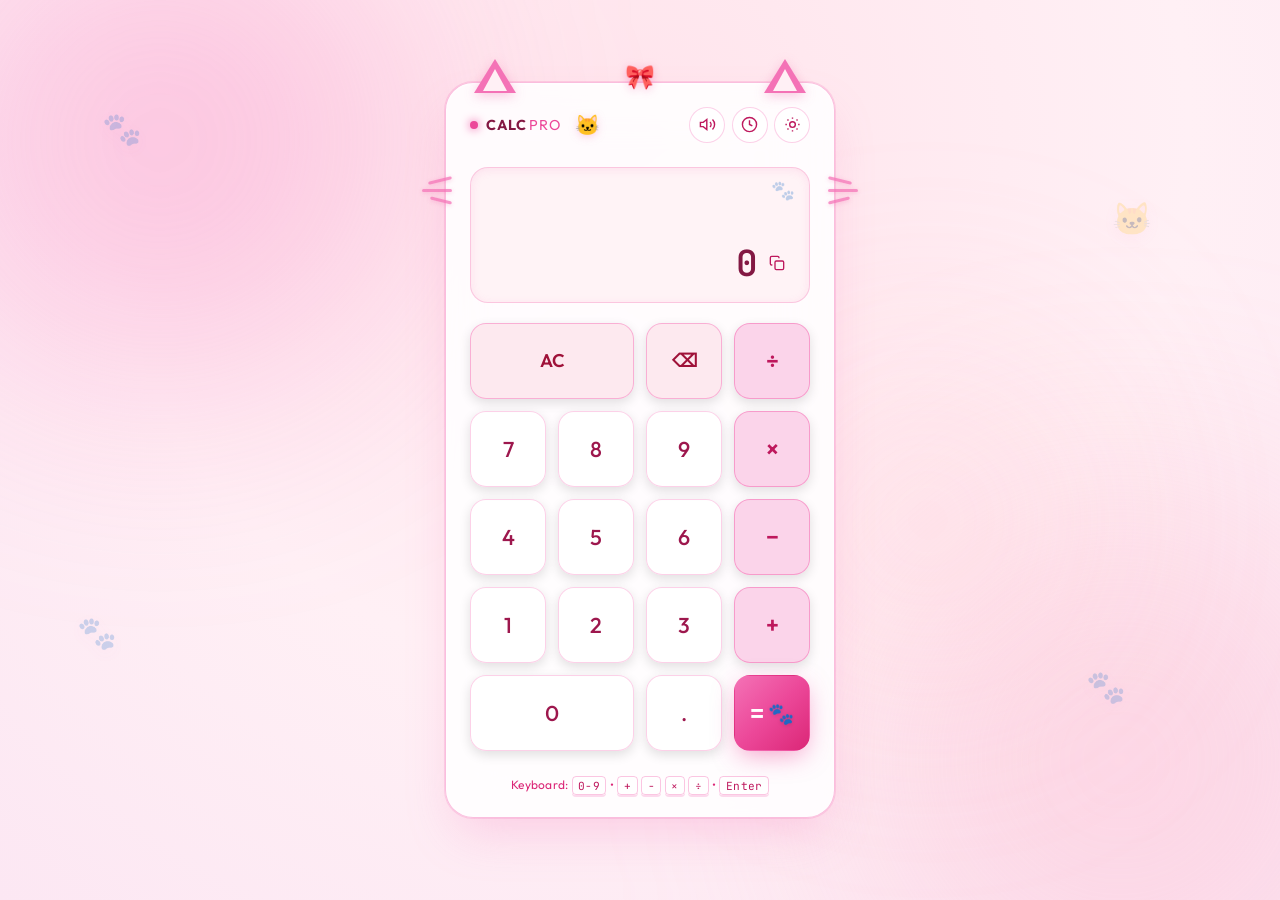
==== index.html @ 7efa51b1 "Add calculator" ====
<!DOCTYPE html>
<html lang="en" data-theme="kitten">
<head>
  <meta charset="UTF-8">
  <meta name="viewport" content="width=device-width, initial-scale=1.0">
  <meta name="description" content="A modern, aesthetic scientific-basic calculator featuring real-time evaluation, glassmorphism UI, keyboard support, audio feedback, history log, and multiple color themes.">
  <title>Aesthetic Glassmorphism Calculator</title>
  
  <!-- Modern Google Fonts: Outfit & JetBrains Mono -->
  <link rel="preconnect" href="https://fonts.googleapis.com">
  <link rel="preconnect" href="https://fonts.gstatic.com" crossorigin>
  <link href="https://fonts.googleapis.com/css2?family=JetBrains+Mono:wght@400;500;600&family=Outfit:wght@300;400;500;600;700&display=swap" rel="stylesheet">
  
  <link rel="stylesheet" href="style.css">
</head>
<body>
  <!-- Ambient background lighting effects -->
  <div class="ambient-glow glow-1"></div>
  <div class="ambient-glow glow-2"></div>
  <div class="ambient-glow glow-3"></div>

  <!-- Cute Kitten Floating Paws Background (visible when kitten theme active) -->
  <div class="kitten-floating-paws" aria-hidden="true">
    <div class="floating-paw paw-1">🐾</div>
    <div class="floating-paw paw-2">🐾</div>
    <div class="floating-paw paw-3">🐱</div>
    <div class="floating-paw paw-4">🐾</div>
  </div>

  <!-- Main Calculator Card -->
  <main class="calculator-card" role="region" aria-label="Calculator">

    <!-- Cute Kitten Ears Decoration -->
    <div class="kitten-ears-wrapper" aria-hidden="true">
      <div class="kitten-ear ear-left">
        <div class="ear-outer"></div>
        <div class="ear-inner"></div>
      </div>
      <div class="kitten-head-band">
        <span class="kitten-bow">🎀</span>
      </div>
      <div class="kitten-ear ear-right">
        <div class="ear-outer"></div>
        <div class="ear-inner"></div>
      </div>
    </div>

    <!-- Cute Kitten Whiskers Decoration -->
    <div class="kitten-whiskers kitten-whiskers-left" aria-hidden="true">
      <span class="whisker w-top"></span>
      <span class="whisker w-mid"></span>
      <span class="whisker w-bot"></span>
    </div>
    <div class="kitten-whiskers kitten-whiskers-right" aria-hidden="true">
      <span class="whisker w-top"></span>
      <span class="whisker w-mid"></span>
      <span class="whisker w-bot"></span>
    </div>
    
    <!-- Top Utility Bar -->
    <header class="calc-header">
      <div class="brand-title">
        <span class="brand-dot"></span>
        <span class="brand-name">CALC<span class="brand-accent">PRO</span></span>
        <span class="kitten-mascot-badge" id="kittenMascot" title="Click me! Meow~" aria-label="Cute kitten mascot">🐱</span>
      </div>

      <div class="header-actions">
        <!-- Audio Feedback Toggle -->
        <button id="soundToggle" class="icon-btn" title="Toggle audio feedback" aria-label="Toggle sound">
          <svg class="icon sound-on" viewBox="0 0 24 24" fill="none" stroke="currentColor" stroke-width="2">
            <polygon points="11 5 6 9 2 9 2 15 6 15 11 19 11 5"></polygon>
            <path d="M19.07 4.93a10 10 0 0 1 0 14.14M15.54 8.46a5 5 0 0 1 0 7.07"></path>
          </svg>
          <svg class="icon sound-off hidden" viewBox="0 0 24 24" fill="none" stroke="currentColor" stroke-width="2">
            <polygon points="11 5 6 9 2 9 2 15 6 15 11 19 11 5"></polygon>
            <line x1="23" y1="9" x2="17" y2="15"></line>
            <line x1="17" y1="9" x2="23" y2="15"></line>
          </svg>
        </button>

        <!-- History Drawer Toggle -->
        <button id="historyToggle" class="icon-btn" title="Calculation history" aria-label="Toggle history panel">
          <svg class="icon" viewBox="0 0 24 24" fill="none" stroke="currentColor" stroke-width="2">
            <circle cx="12" cy="12" r="10"></circle>
            <polyline points="12 6 12 12 16 14"></polyline>
          </svg>
        </button>

        <!-- Theme Picker Dropdown -->
        <div class="theme-dropdown-wrapper">
          <button id="themeDropdownBtn" class="icon-btn" title="Change Theme" aria-label="Select color theme">
            <svg class="icon" viewBox="0 0 24 24" fill="none" stroke="currentColor" stroke-width="2">
              <circle cx="12" cy="12" r="4"></circle>
              <path d="M12 2v2m0 16v2M4.93 4.93l1.41 1.41m11.32 11.32l1.41 1.41M2 12h2m16 0h2M6.34 17.66l-1.41 1.41M19.07 4.93l-1.41 1.41"></path>
            </svg>
          </button>
          <div id="themeMenu" class="theme-menu hidden" role="menu">
            <button class="theme-option" data-theme="neon" role="menuitem">
              <span class="color-swatch swatch-neon"></span> Cyber Neon
            </button>
            <button class="theme-option" data-theme="aurora" role="menuitem">
              <span class="color-swatch swatch-aurora"></span> Frost Aurora
            </button>
            <button class="theme-option" data-theme="obsidian" role="menuitem">
              <span class="color-swatch swatch-obsidian"></span> Royal Obsidian
            </button>
            <button class="theme-option" data-theme="nordic" role="menuitem">
              <span class="color-swatch swatch-nordic"></span> Nordic Light
            </button>
            <button class="theme-option active" data-theme="kitten" role="menuitem">
              <span class="color-swatch swatch-kitten"></span> Cute Kitten 🐾
            </button>
          </div>
        </div>
      </div>
    </header>

    <!-- Multi-tier Interactive Display Screen -->
    <section class="display-section" aria-live="polite">
      <!-- Kitten Watermark Paw in Display -->
      <span class="kitten-display-paw" aria-hidden="true">🐾</span>

      <!-- Top Line: Full Expression / Calculation path -->
      <div class="expression-wrapper">
        <div id="expressionDisplay" class="expression-display" title="Expression History"></div>
      </div>

      <!-- Live Real-Time Evaluation Preview -->
      <div class="live-preview-wrapper">
        <span class="preview-equals" id="previewEquals">=</span>
        <span id="previewDisplay" class="preview-display">0</span>
      </div>

      <!-- Bottom Line: Primary Input / Result Display -->
      <div class="main-display-wrapper">
        <input 
          type="text" 
          id="mainDisplay" 
          class="main-display" 
          value="0" 
          readonly 
          aria-label="Current input or result"
        >
        <!-- Quick copy button inside display -->
        <button id="copyBtn" class="copy-display-btn" title="Copy result to clipboard" aria-label="Copy to clipboard">
          <svg class="icon copy-icon" viewBox="0 0 24 24" fill="none" stroke="currentColor" stroke-width="2">
            <rect x="9" y="9" width="13" height="13" rx="2" ry="2"></rect>
            <path d="M5 15H4a2 2 0 0 1-2-2V4a2 2 0 0 1 2-2h9a2 2 0 0 1 2 2v1"></path>
          </svg>
        </button>
      </div>
    </section>

    <!-- Keypad Button Matrix -->
    <div class="keypad-grid" role="group" aria-label="Calculator keypad">
      
      <!-- Row 1: Clear, Backspace, Divide -->
      <button class="calc-btn btn-fn btn-wide" data-action="all-clear" data-key="Escape" id="btn-ac" aria-label="All Clear">
        <span class="main-symbol">AC</span>
      </button>
      <button class="calc-btn btn-fn" data-action="delete" data-key="Backspace" id="btn-backspace" aria-label="Backspace">
        <span class="main-symbol">⌫</span>
      </button>
      <button class="calc-btn btn-operator" data-action="operator" data-val="/" data-key="/" id="btn-divide" aria-label="Divide">
        <span class="main-symbol">÷</span>
      </button>

      <!-- Row 2: 7, 8, 9, Multiply -->
      <button class="calc-btn btn-num" data-action="number" data-val="7" data-key="7" id="btn-7">
        <span class="main-symbol">7</span>
      </button>
      <button class="calc-btn btn-num" data-action="number" data-val="8" data-key="8" id="btn-8">
        <span class="main-symbol">8</span>
      </button>
      <button class="calc-btn btn-num" data-action="number" data-val="9" data-key="9" id="btn-9">
        <span class="main-symbol">9</span>
      </button>
      <button class="calc-btn btn-operator" data-action="operator" data-val="*" data-key="*" id="btn-multiply" aria-label="Multiply">
        <span class="main-symbol">×</span>
      </button>

      <!-- Row 3: 4, 5, 6, Subtract -->
      <button class="calc-btn btn-num" data-action="number" data-val="4" data-key="4" id="btn-4">
        <span class="main-symbol">4</span>
      </button>
      <button class="calc-btn btn-num" data-action="number" data-val="5" data-key="5" id="btn-5">
        <span class="main-symbol">5</span>
      </button>
      <button class="calc-btn btn-num" data-action="number" data-val="6" data-key="6" id="btn-6">
        <span class="main-symbol">6</span>
      </button>
      <button class="calc-btn btn-operator" data-action="operator" data-val="-" data-key="-" id="btn-subtract" aria-label="Subtract">
        <span class="main-symbol">−</span>
      </button>

      <!-- Row 4: 1, 2, 3, Add -->
      <button class="calc-btn btn-num" data-action="number" data-val="1" data-key="1" id="btn-1">
        <span class="main-symbol">1</span>
      </button>
      <button class="calc-btn btn-num" data-action="number" data-val="2" data-key="2" id="btn-2">
        <span class="main-symbol">2</span>
      </button>
      <button class="calc-btn btn-num" data-action="number" data-val="3" data-key="3" id="btn-3">
        <span class="main-symbol">3</span>
      </button>
      <button class="calc-btn btn-operator" data-action="operator" data-val="+" data-key="+" id="btn-add" aria-label="Add">
        <span class="main-symbol">+</span>
      </button>

      <!-- Row 5: 0, Decimal, Equals -->
      <button class="calc-btn btn-num btn-wide" data-action="number" data-val="0" data-key="0" id="btn-0" aria-label="0">
        <span class="main-symbol">0</span>
      </button>
      <button class="calc-btn btn-num" data-action="decimal" data-val="." data-key="." id="btn-decimal" aria-label="Decimal point">
        <span class="main-symbol">.</span>
      </button>
      <button class="calc-btn btn-equals" data-action="calculate" data-key="Enter" id="btn-equals" aria-label="Calculate result">
        <span class="main-symbol">=</span>
      </button>
    </div>

    <!-- Keyboard Shortcut Hint -->
    <footer class="calc-footer">
      <span class="keyboard-hint">
        Keyboard: <kbd>0-9</kbd> &bull; <kbd>+</kbd> <kbd>−</kbd> <kbd>×</kbd> <kbd>÷</kbd> &bull; <kbd>Enter</kbd>
      </span>
    </footer>

    <!-- History Sliding Drawer Panel -->
    <aside id="historyPanel" class="history-panel hidden" aria-label="Calculation history list">
      <div class="history-header">
        <h3>History</h3>
        <div class="history-header-actions">
          <button id="clearHistoryBtn" class="text-btn danger" title="Clear all history">Clear</button>
          <button id="closeHistoryBtn" class="icon-btn-sm" aria-label="Close history">&times;</button>
        </div>
      </div>
      <div id="historyList" class="history-list">
        <div class="empty-history">No calculations yet</div>
      </div>
    </aside>

  </main>

  <!-- Interactive Toast Notification -->
  <div id="toast" class="toast hidden" role="status" aria-live="polite"></div>

  <script src="script.js"></script>
</body>
</html>
---- style.css ----
/* ==========================================================================
   AESTHETIC GLASSMORPHISM CALCULATOR DESIGN SYSTEM
   Featuring 5 Color Themes (Including Cute Kitten), Layered Shadows, Micro-interactions & Glassmorphism
   ========================================================================== */

/* --------------------------------------------------------------------------
   1. Theme Variables & Color Combos
   -------------------------------------------------------------------------- */
:root {
  /* Common Geometry & Transition Tokens */
  --radius-card: 28px;
  --radius-screen: 18px;
  --radius-btn: 16px;
  --radius-pill: 9999px;
  --transition-fast: 0.15s cubic-bezier(0.4, 0, 0.2, 1);
  --transition-smooth: 0.28s cubic-bezier(0.16, 1, 0.3, 1);
  --transition-bounce: 0.4s cubic-bezier(0.34, 1.56, 0.64, 1);
  
  --font-main: 'Outfit', -apple-system, BlinkMacSystemFont, 'Segoe UI', Roboto, sans-serif;
  --font-mono: 'JetBrains Mono', monospace;
}

/* ---------------- Theme 1: Cyber Neon (Default) ---------------- */
[data-theme="neon"] {
  --bg-page: #080c14;
  --bg-gradient: radial-gradient(circle at 20% 15%, #181335 0%, #080c14 70%);
  --glow-1: rgba(139, 92, 246, 0.25);
  --glow-2: rgba(6, 182, 212, 0.2);
  --glow-3: rgba(236, 72, 153, 0.15);

  --card-bg: rgba(15, 20, 32, 0.72);
  --card-border: rgba(255, 255, 255, 0.08);
  --card-shadow: 
    0 24px 50px -12px rgba(0, 0, 0, 0.7),
    0 0 0 1px rgba(255, 255, 255, 0.06),
    inset 0 1px 1px 0 rgba(255, 255, 255, 0.15);

  --screen-bg: rgba(8, 11, 18, 0.85);
  --screen-border: rgba(255, 255, 255, 0.05);
  --screen-shadow: inset 0 2px 8px rgba(0, 0, 0, 0.5);

  --text-main: #f8fafc;
  --text-muted: #94a3b8;
  --text-dim: #64748b;
  --brand-accent: #06b6d4;

  --btn-num-bg: rgba(255, 255, 255, 0.045);
  --btn-num-hover: rgba(255, 255, 255, 0.09);
  --btn-num-border: rgba(255, 255, 255, 0.06);
  --btn-num-border-hover: rgba(6, 182, 212, 0.75);
  --btn-num-glow-hover: 0 0 14px rgba(6, 182, 212, 0.45), 0 4px 12px rgba(0, 0, 0, 0.3);
  --btn-num-text: #f1f5f9;

  --btn-fn-bg: rgba(148, 163, 184, 0.1);
  --btn-fn-hover: rgba(148, 163, 184, 0.18);
  --btn-fn-border: rgba(148, 163, 184, 0.12);
  --btn-fn-border-hover: rgba(203, 213, 225, 0.85);
  --btn-fn-glow-hover: 0 0 14px rgba(203, 213, 225, 0.4);
  --btn-fn-text: #cbd5e1;

  --btn-op-bg: rgba(139, 92, 246, 0.18);
  --btn-op-hover: rgba(139, 92, 246, 0.32);
  --btn-op-border: rgba(167, 139, 250, 0.3);
  --btn-op-border-hover: rgba(196, 181, 253, 0.95);
  --btn-op-glow-hover: 0 0 18px rgba(167, 139, 250, 0.65), 0 4px 12px rgba(0, 0, 0, 0.3);
  --btn-op-text: #c4b5fd;

  --btn-eq-bg: linear-gradient(135deg, #06b6d4 0%, #6366f1 100%);
  --btn-eq-hover: linear-gradient(135deg, #22d3ee 0%, #818cf8 100%);
  --btn-eq-border-hover: #e0f2fe;
  --btn-eq-text: #ffffff;
  --btn-eq-glow: 0 8px 24px -4px rgba(6, 182, 212, 0.5);
  --btn-eq-glow-hover: 0 0 24px rgba(6, 182, 212, 0.85), 0 8px 24px -4px rgba(6, 182, 212, 0.6);
  
  --history-bg: rgba(13, 17, 28, 0.94);
}

/* ---------------- Theme 2: Frost Aurora ---------------- */
[data-theme="aurora"] {
  --bg-page: #041316;
  --bg-gradient: radial-gradient(circle at 80% 20%, #06342d 0%, #041316 75%);
  --glow-1: rgba(16, 185, 129, 0.25);
  --glow-2: rgba(20, 184, 166, 0.22);
  --glow-3: rgba(56, 189, 248, 0.15);

  --card-bg: rgba(7, 26, 29, 0.72);
  --card-border: rgba(45, 212, 191, 0.12);
  --card-shadow: 
    0 24px 50px -12px rgba(0, 0, 0, 0.75),
    0 0 0 1px rgba(45, 212, 191, 0.1),
    inset 0 1px 1px 0 rgba(255, 255, 255, 0.15);

  --screen-bg: rgba(3, 17, 20, 0.88);
  --screen-border: rgba(45, 212, 191, 0.08);
  --screen-shadow: inset 0 2px 8px rgba(0, 0, 0, 0.6);

  --text-main: #f0fdfa;
  --text-muted: #99f6e4;
  --text-dim: #5eead4;
  --brand-accent: #14b8a6;

  --btn-num-bg: rgba(255, 255, 255, 0.04);
  --btn-num-hover: rgba(255, 255, 255, 0.08);
  --btn-num-border: rgba(45, 212, 191, 0.08);
  --btn-num-border-hover: rgba(94, 234, 212, 0.8);
  --btn-num-glow-hover: 0 0 14px rgba(94, 234, 212, 0.45), 0 4px 12px rgba(0, 0, 0, 0.3);
  --btn-num-text: #f0fdf4;

  --btn-fn-bg: rgba(94, 234, 212, 0.1);
  --btn-fn-hover: rgba(94, 234, 212, 0.18);
  --btn-fn-border: rgba(94, 234, 212, 0.15);
  --btn-fn-border-hover: rgba(167, 243, 208, 0.9);
  --btn-fn-glow-hover: 0 0 14px rgba(167, 243, 208, 0.45);
  --btn-fn-text: #a7f3d0;

  --btn-op-bg: rgba(16, 185, 129, 0.18);
  --btn-op-hover: rgba(16, 185, 129, 0.3);
  --btn-op-border: rgba(52, 211, 153, 0.35);
  --btn-op-border-hover: #a7f3d0;
  --btn-op-glow-hover: 0 0 18px rgba(52, 211, 153, 0.65), 0 4px 12px rgba(0, 0, 0, 0.3);
  --btn-op-text: #6ee7b7;

  --btn-eq-bg: linear-gradient(135deg, #10b981 0%, #0d9488 100%);
  --btn-eq-hover: linear-gradient(135deg, #34d399 0%, #14b8a6 100%);
  --btn-eq-border-hover: #ecfdf5;
  --btn-eq-text: #ffffff;
  --btn-eq-glow: 0 8px 24px -4px rgba(16, 185, 129, 0.5);
  --btn-eq-glow-hover: 0 0 24px rgba(16, 185, 129, 0.85), 0 8px 24px -4px rgba(16, 185, 129, 0.6);

  --history-bg: rgba(5, 22, 26, 0.95);
}

/* ---------------- Theme 3: Royal Obsidian & Gold ---------------- */
[data-theme="obsidian"] {
  --bg-page: #0a0a0c;
  --bg-gradient: radial-gradient(circle at 50% 10%, #221b12 0%, #0a0a0c 80%);
  --glow-1: rgba(245, 158, 11, 0.2);
  --glow-2: rgba(217, 119, 6, 0.16);
  --glow-3: rgba(180, 83, 9, 0.12);

  --card-bg: rgba(22, 20, 24, 0.78);
  --card-border: rgba(245, 158, 11, 0.14);
  --card-shadow: 
    0 24px 50px -12px rgba(0, 0, 0, 0.8),
    0 0 0 1px rgba(245, 158, 11, 0.12),
    inset 0 1px 1px 0 rgba(254, 243, 199, 0.15);

  --screen-bg: rgba(12, 11, 14, 0.9);
  --screen-border: rgba(245, 158, 11, 0.08);
  --screen-shadow: inset 0 2px 8px rgba(0, 0, 0, 0.7);

  --text-main: #fef3c7;
  --text-muted: #d97706;
  --text-dim: #92400e;
  --brand-accent: #f59e0b;

  --btn-num-bg: rgba(255, 255, 255, 0.035);
  --btn-num-hover: rgba(255, 255, 255, 0.07);
  --btn-num-border: rgba(255, 255, 255, 0.06);
  --btn-num-border-hover: rgba(253, 224, 71, 0.8);
  --btn-num-glow-hover: 0 0 14px rgba(245, 158, 11, 0.45), 0 4px 12px rgba(0, 0, 0, 0.3);
  --btn-num-text: #fafaf9;

  --btn-fn-bg: rgba(217, 119, 6, 0.12);
  --btn-fn-hover: rgba(217, 119, 6, 0.22);
  --btn-fn-border: rgba(217, 119, 6, 0.2);
  --btn-fn-border-hover: #fef08a;
  --btn-fn-glow-hover: 0 0 14px rgba(251, 191, 36, 0.5);
  --btn-fn-text: #fde68a;

  --btn-op-bg: rgba(245, 158, 11, 0.16);
  --btn-op-hover: rgba(245, 158, 11, 0.28);
  --btn-op-border: rgba(245, 158, 11, 0.35);
  --btn-op-border-hover: #fde047;
  --btn-op-glow-hover: 0 0 18px rgba(245, 158, 11, 0.7), 0 4px 12px rgba(0, 0, 0, 0.3);
  --btn-op-text: #fbbf24;

  --btn-eq-bg: linear-gradient(135deg, #f59e0b 0%, #b45309 100%);
  --btn-eq-hover: linear-gradient(135deg, #fbbf24 0%, #d97706 100%);
  --btn-eq-border-hover: #fffbeb;
  --btn-eq-text: #0f0b06;
  --btn-eq-glow: 0 8px 24px -4px rgba(245, 158, 11, 0.5);
  --btn-eq-glow-hover: 0 0 24px rgba(245, 158, 11, 0.85), 0 8px 24px -4px rgba(245, 158, 11, 0.6);

  --history-bg: rgba(18, 16, 20, 0.96);
}

/* ---------------- Theme 4: Nordic Light ---------------- */
[data-theme="nordic"] {
  --bg-page: #edf2f7;
  --bg-gradient: radial-gradient(circle at 10% 20%, #e0e7ff 0%, #edf2f7 85%);
  --glow-1: rgba(99, 102, 241, 0.14);
  --glow-2: rgba(59, 130, 246, 0.12);
  --glow-3: rgba(147, 197, 253, 0.18);

  --card-bg: rgba(255, 255, 255, 0.82);
  --card-border: rgba(255, 255, 255, 0.9);
  --card-shadow: 
    0 24px 45px -12px rgba(71, 85, 105, 0.2),
    0 0 0 1px rgba(203, 213, 225, 0.6),
    inset 0 1px 2px 0 rgba(255, 255, 255, 0.9);

  --screen-bg: rgba(248, 250, 252, 0.92);
  --screen-border: rgba(203, 213, 225, 0.7);
  --screen-shadow: inset 0 2px 6px rgba(0, 0, 0, 0.05);

  --text-main: #0f172a;
  --text-muted: #475569;
  --text-dim: #64748b;
  --brand-accent: #3b82f6;

  --btn-num-bg: rgba(255, 255, 255, 0.9);
  --btn-num-hover: rgba(241, 245, 249, 1);
  --btn-num-border: rgba(226, 232, 240, 0.8);
  --btn-num-border-hover: #93c5fd;
  --btn-num-glow-hover: 0 0 12px rgba(59, 130, 246, 0.35), 0 4px 12px rgba(0, 0, 0, 0.08);
  --btn-num-text: #1e293b;

  --btn-fn-bg: rgba(226, 232, 240, 0.7);
  --btn-fn-hover: rgba(203, 213, 225, 0.9);
  --btn-fn-border: rgba(203, 213, 225, 0.8);
  --btn-fn-border-hover: #94a3b8;
  --btn-fn-glow-hover: 0 0 12px rgba(148, 163, 184, 0.4);
  --btn-fn-text: #334155;

  --btn-op-bg: rgba(238, 242, 255, 0.9);
  --btn-op-hover: rgba(224, 231, 255, 1);
  --btn-op-border: rgba(199, 210, 254, 0.8);
  --btn-op-border-hover: #a5b4fc;
  --btn-op-glow-hover: 0 0 16px rgba(99, 102, 241, 0.5);
  --btn-op-text: #4338ca;

  --btn-eq-bg: linear-gradient(135deg, #4f46e5 0%, #3b82f6 100%);
  --btn-eq-hover: linear-gradient(135deg, #6366f1 0%, #60a5fa 100%);
  --btn-eq-border-hover: #e0e7ff;
  --btn-eq-text: #ffffff;
  --btn-eq-glow: 0 8px 24px -4px rgba(79, 70, 229, 0.4);
  --btn-eq-glow-hover: 0 0 22px rgba(79, 70, 229, 0.65), 0 8px 24px -4px rgba(79, 70, 229, 0.4);

  --history-bg: rgba(255, 255, 255, 0.97);
}

/* ---------------- Theme 5: Cute Kitten (Baby Pink) ---------------- */
[data-theme="kitten"] {
  --bg-page: #fff0f5;
  --bg-gradient: radial-gradient(circle at 50% 15%, #ffe4ec 0%, #fff0f5 55%, #fce7f3 100%);
  --glow-1: rgba(244, 114, 182, 0.32);
  --glow-2: rgba(251, 182, 206, 0.38);
  --glow-3: rgba(254, 205, 211, 0.45);

  --card-bg: rgba(255, 255, 255, 0.88);
  --card-border: rgba(244, 114, 182, 0.38);
  --card-shadow: 
    0 24px 50px -12px rgba(244, 114, 182, 0.28),
    0 0 0 1px rgba(244, 114, 182, 0.22),
    inset 0 1px 2px 0 rgba(255, 255, 255, 0.95);

  --screen-bg: rgba(255, 243, 246, 0.96);
  --screen-border: rgba(244, 114, 182, 0.35);
  --screen-shadow: inset 0 2px 8px rgba(244, 114, 182, 0.15);

  --text-main: #831843;
  --text-muted: #be185d;
  --text-dim: #db2777;
  --brand-accent: #ec4899;

  --btn-num-bg: rgba(255, 255, 255, 0.94);
  --btn-num-hover: #ffe4ec;
  --btn-num-border: rgba(244, 114, 182, 0.32);
  --btn-num-border-hover: #f472b6;
  --btn-num-glow-hover: 0 0 14px rgba(244, 114, 182, 0.6), 0 6px 16px rgba(244, 114, 182, 0.25);
  --btn-num-text: #9d174d;

  --btn-fn-bg: rgba(253, 232, 238, 0.92);
  --btn-fn-hover: rgba(251, 207, 232, 1);
  --btn-fn-border: rgba(244, 114, 182, 0.48);
  --btn-fn-border-hover: #fb7185;
  --btn-fn-glow-hover: 0 0 14px rgba(251, 113, 133, 0.6), 0 6px 16px rgba(244, 114, 182, 0.3);
  --btn-fn-text: #9f1239;

  --btn-op-bg: rgba(251, 207, 232, 0.88);
  --btn-op-hover: rgba(249, 168, 212, 1);
  --btn-op-border: rgba(244, 114, 182, 0.58);
  --btn-op-border-hover: #ec4899;
  --btn-op-glow-hover: 0 0 18px rgba(236, 72, 153, 0.65), 0 6px 18px rgba(244, 114, 182, 0.35);
  --btn-op-text: #be185d;

  --btn-eq-bg: linear-gradient(135deg, #f472b6 0%, #ec4899 50%, #db2777 100%);
  --btn-eq-hover: linear-gradient(135deg, #f687b3 0%, #f472b6 50%, #ec4899 100%);
  --btn-eq-border-hover: #ffffff;
  --btn-eq-text: #ffffff;
  --btn-eq-glow: 0 8px 25px -4px rgba(236, 72, 153, 0.5);
  --btn-eq-glow-hover: 0 0 24px rgba(244, 114, 182, 0.85), 0 8px 26px rgba(236, 72, 153, 0.55);

  --history-bg: rgba(255, 245, 248, 0.98);
}


/* --------------------------------------------------------------------------
   2. Reset & Global Layout
   -------------------------------------------------------------------------- */
*, *::before, *::after {
  box-sizing: border-box;
  margin: 0;
  padding: 0;
  -webkit-tap-highlight-color: transparent;
}

body {
  font-family: var(--font-main);
  background: var(--bg-page);
  background-image: var(--bg-gradient);
  color: var(--text-main);
  min-height: 100vh;
  display: flex;
  align-items: center;
  justify-content: center;
  padding: 1.5rem 1rem;
  overflow-x: hidden;
  position: relative;
  transition: background var(--transition-smooth);
}

/* Ambient Glowing Background Orbs */
.ambient-glow {
  position: fixed;
  border-radius: 50%;
  filter: blur(120px);
  pointer-events: none;
  z-index: 0;
  transition: background var(--transition-smooth), transform 0.6s ease;
}

.glow-1 {
  width: 480px;
  height: 480px;
  top: -100px;
  left: -80px;
  background: var(--glow-1);
  animation: floatOrb 18s ease-in-out infinite alternate;
}

.glow-2 {
  width: 520px;
  height: 520px;
  bottom: -120px;
  right: -100px;
  background: var(--glow-2);
  animation: floatOrb 22s ease-in-out infinite alternate-reverse;
}

.glow-3 {
  width: 320px;
  height: 320px;
  top: 40%;
  left: 60%;
  background: var(--glow-3);
  opacity: 0.6;
}

@keyframes floatOrb {
  0% { transform: translate(0, 0) scale(1); }
  50% { transform: translate(40px, -30px) scale(1.08); }
  100% { transform: translate(-30px, 40px) scale(0.95); }
}


/* --------------------------------------------------------------------------
   3. Main Calculator Glass Container
   -------------------------------------------------------------------------- */
.calculator-card {
  position: relative;
  z-index: 10;
  width: 100%;
  max-width: 390px;
  background: var(--card-bg);
  backdrop-filter: blur(28px) saturate(180%);
  -webkit-backdrop-filter: blur(28px) saturate(180%);
  border-radius: var(--radius-card);
  border: 1px solid var(--card-border);
  box-shadow: var(--card-shadow);
  padding: 1.5rem;
  display: flex;
  flex-direction: column;
  gap: 1.25rem;
  overflow: hidden;
  transition: 
    background var(--transition-smooth), 
    border-color var(--transition-smooth),
    box-shadow var(--transition-smooth);
}


/* --------------------------------------------------------------------------
   4. Header & Utility Toolbar
   -------------------------------------------------------------------------- */
.calc-header {
  display: flex;
  align-items: center;
  justify-content: space-between;
  padding-bottom: 0.25rem;
}

.brand-title {
  display: flex;
  align-items: center;
  gap: 0.5rem;
  user-select: none;
}

.brand-dot {
  width: 8px;
  height: 8px;
  border-radius: 50%;
  background: var(--brand-accent);
  box-shadow: 0 0 10px var(--brand-accent);
  display: inline-block;
}

.brand-name {
  font-size: 0.9rem;
  font-weight: 700;
  letter-spacing: 0.08em;
  color: var(--text-main);
}

.brand-accent {
  color: var(--brand-accent);
  font-weight: 400;
  margin-left: 1px;
}

.header-actions {
  display: flex;
  align-items: center;
  gap: 0.4rem;
}

/* Icon Buttons (Sound, History, Theme) */
.icon-btn {
  background: var(--btn-num-bg);
  border: 1px solid var(--btn-num-border);
  color: var(--text-muted);
  width: 36px;
  height: 36px;
  border-radius: var(--radius-pill);
  display: inline-flex;
  align-items: center;
  justify-content: center;
  cursor: pointer;
  transition: var(--transition-fast);
}

.icon-btn:hover {
  background: var(--btn-num-hover);
  color: var(--text-main);
  border-color: var(--btn-num-border-hover);
  box-shadow: var(--btn-num-glow-hover);
  transform: translateY(-1px);
}

.icon-btn:active {
  transform: scale(0.94);
}

.icon {
  width: 17px;
  height: 17px;
}

.icon.hidden {
  display: none;
}


/* Theme Picker Menu */
.theme-dropdown-wrapper {
  position: relative;
}

.theme-menu {
  position: absolute;
  top: calc(100% + 8px);
  right: 0;
  background: var(--history-bg);
  backdrop-filter: blur(20px);
  border: 1px solid var(--card-border);
  box-shadow: 0 16px 36px rgba(0, 0, 0, 0.45);
  border-radius: 14px;
  padding: 0.5rem;
  display: flex;
  flex-direction: column;
  gap: 0.25rem;
  width: 170px;
  z-index: 100;
  animation: fadeInDown 0.2s cubic-bezier(0.16, 1, 0.3, 1);
}

.theme-menu.hidden {
  display: none;
}

@keyframes fadeInDown {
  from { opacity: 0; transform: translateY(-6px); }
  to { opacity: 1; transform: translateY(0); }
}

.theme-option {
  display: flex;
  align-items: center;
  gap: 0.65rem;
  padding: 0.55rem 0.75rem;
  background: transparent;
  border: none;
  border-radius: 8px;
  color: var(--text-main);
  font-family: var(--font-main);
  font-size: 0.85rem;
  font-weight: 500;
  cursor: pointer;
  text-align: left;
  transition: var(--transition-fast);
}

.theme-option:hover {
  background: var(--btn-num-hover);
}

.theme-option.active {
  background: var(--btn-op-bg);
  color: var(--text-main);
}

.color-swatch {
  width: 12px;
  height: 12px;
  border-radius: 50%;
  display: inline-block;
  border: 1px solid rgba(255, 255, 255, 0.3);
}

.swatch-neon { background: linear-gradient(135deg, #06b6d4, #8b5cf6); }
.swatch-aurora { background: linear-gradient(135deg, #10b981, #14b8a6); }
.swatch-obsidian { background: linear-gradient(135deg, #f59e0b, #b45309); }
.swatch-nordic { background: linear-gradient(135deg, #4f46e5, #3b82f6); }
.swatch-kitten { background: linear-gradient(135deg, #fbcfe8, #f472b6, #ec4899); }


/* --------------------------------------------------------------------------
   5. Interactive Display Screen (Multi-Tier)
   -------------------------------------------------------------------------- */
.display-section {
  background: var(--screen-bg);
  border: 1px solid var(--screen-border);
  box-shadow: var(--screen-shadow);
  border-radius: var(--radius-screen);
  padding: 1.1rem 1.25rem 0.9rem;
  display: flex;
  flex-direction: column;
  gap: 0.35rem;
  min-height: 128px;
  justify-content: space-between;
  position: relative;
  transition: background var(--transition-smooth), border-color var(--transition-smooth);
}

/* Tier 1: Expression Line */
.expression-wrapper {
  overflow-x: auto;
  white-space: nowrap;
  scrollbar-width: none; /* Hide default scrollbar */
}

.expression-wrapper::-webkit-scrollbar {
  display: none;
}

.expression-display {
  font-family: var(--font-mono);
  font-size: 0.95rem;
  color: var(--text-muted);
  text-align: right;
  min-height: 1.3rem;
  letter-spacing: 0.04em;
  word-break: break-all;
}

/* Tier 2: Real-time Live Result Preview */
.live-preview-wrapper {
  display: flex;
  align-items: center;
  justify-content: flex-end;
  gap: 0.35rem;
  opacity: 0.85;
  transition: opacity var(--transition-fast), transform var(--transition-fast);
}

.live-preview-wrapper.is-inactive {
  opacity: 0;
  visibility: hidden;
}

.preview-equals {
  font-family: var(--font-mono);
  font-size: 0.95rem;
  color: var(--brand-accent);
  font-weight: 600;
}

.preview-display {
  font-family: var(--font-mono);
  font-size: 1.05rem;
  font-weight: 500;
  color: var(--brand-accent);
  letter-spacing: 0.02em;
}

/* Tier 3: Primary Input / Evaluated Result */
.main-display-wrapper {
  display: flex;
  align-items: center;
  justify-content: space-between;
  gap: 0.5rem;
}

.main-display {
  font-family: var(--font-mono);
  font-size: 2.25rem;
  font-weight: 600;
  color: var(--text-main);
  background: transparent;
  border: none;
  outline: none;
  text-align: right;
  width: 100%;
  letter-spacing: -0.02em;
  cursor: default;
}

/* Display Copy Button */
.copy-display-btn {
  background: transparent;
  border: none;
  color: var(--text-dim);
  cursor: pointer;
  padding: 4px;
  border-radius: 6px;
  display: inline-flex;
  align-items: center;
  justify-content: center;
  transition: var(--transition-fast);
}

.copy-display-btn:hover {
  color: var(--text-main);
  background: var(--btn-num-hover);
}

.copy-icon {
  width: 16px;
  height: 16px;
}


/* --------------------------------------------------------------------------
   6. Keypad Matrix Grid
   -------------------------------------------------------------------------- */
.keypad-grid {
  display: grid;
  grid-template-columns: repeat(4, 1fr);
  gap: 0.75rem;
  user-select: none;
}

/* Base Button Styling */
.calc-btn {
  position: relative;
  aspect-ratio: 1 / 1;
  border-radius: var(--radius-btn);
  border: 1.5px solid transparent;
  font-family: var(--font-main);
  font-size: 1.35rem;
  font-weight: 500;
  cursor: pointer;
  outline: none;
  display: flex;
  align-items: center;
  justify-content: center;
  transition: 
    background var(--transition-fast), 
    transform var(--transition-fast), 
    box-shadow var(--transition-fast),
    border-color var(--transition-fast);
  box-shadow: 0 4px 12px rgba(0, 0, 0, 0.12);
}

.calc-btn:focus-visible {
  outline: 2px solid var(--brand-accent);
  outline-offset: 2px;
}

/* Micro-interaction: Press Animation */
.calc-btn:active,
.calc-btn.is-pressed {
  transform: scale(0.92);
  filter: brightness(1.2);
}

/* Wide Button (Spans 2 columns: AC, 0) */
.calc-btn.btn-wide {
  grid-column: span 2;
  aspect-ratio: auto;
  height: 100%;
  justify-content: center;
  padding: 0 1.25rem;
}

.sub-symbol {
  position: absolute;
  top: 5px;
  right: 7px;
  font-size: 0.65rem;
  font-family: var(--font-mono);
  font-weight: 700;
  color: var(--brand-accent);
  opacity: 0.75;
  transition: transform var(--transition-fast), opacity var(--transition-fast), color var(--transition-fast);
  line-height: 1;
  letter-spacing: -0.02em;
  user-select: none;
  pointer-events: auto;
  cursor: pointer;
  padding: 2px 4px;
  border-radius: 4px;
  z-index: 2;
}

.sub-symbol:hover {
  opacity: 1;
  transform: scale(1.3);
  color: #ffffff;
  background: rgba(255, 255, 255, 0.15);
  text-shadow: 0 0 8px var(--brand-accent);
}

.calc-btn:hover .sub-symbol {
  opacity: 1;
}

.calc-btn.secondary-active .sub-symbol {
  animation: secondaryTriggerPulse 0.45s cubic-bezier(0.16, 1, 0.3, 1);
  color: #ffffff;
  text-shadow: 0 0 10px var(--brand-accent);
}

@keyframes secondaryTriggerPulse {
  0% { transform: scale(1); }
  50% { transform: scale(1.55); filter: brightness(1.8); }
  100% { transform: scale(1); }
}

[data-theme="kitten"] .sub-symbol {
  color: #db2777;
  font-weight: 800;
}

/* Number Buttons */
.btn-num {
  background: var(--btn-num-bg);
  border: 1.5px solid var(--btn-num-border);
  color: var(--btn-num-text);
}

.btn-num:hover {
  background: var(--btn-num-hover);
  border-color: var(--btn-num-border-hover);
  box-shadow: var(--btn-num-glow-hover);
  transform: translateY(-2px);
}

/* Function Buttons (AC, ⌫, %, ±) */
.btn-fn {
  background: var(--btn-fn-bg);
  border: 1.5px solid var(--btn-fn-border);
  color: var(--btn-fn-text);
  font-size: 1.15rem;
  font-weight: 600;
}

.btn-fn:hover {
  background: var(--btn-fn-hover);
  border-color: var(--btn-fn-border-hover);
  box-shadow: var(--btn-fn-glow-hover);
  transform: translateY(-2px);
}

/* Operator Buttons (+, -, ×, ÷) */
.btn-operator {
  background: var(--btn-op-bg);
  border: 1.5px solid var(--btn-op-border);
  color: var(--btn-op-text);
  font-size: 1.45rem;
  font-weight: 600;
}

.btn-operator:hover {
  background: var(--btn-op-hover);
  border-color: var(--btn-op-border-hover);
  box-shadow: var(--btn-op-glow-hover);
  transform: translateY(-2px);
}

.btn-operator.is-active-operator {
  border-color: var(--btn-op-border-hover);
  background: var(--btn-op-hover);
  box-shadow: var(--btn-op-glow-hover);
}

/* Equals Button */
.btn-equals {
  background: var(--btn-eq-bg);
  color: var(--btn-eq-text);
  box-shadow: var(--btn-eq-glow);
  font-size: 1.6rem;
  font-weight: 600;
  border: 1.5px solid transparent;
}

.btn-equals:hover {
  background: var(--btn-eq-hover);
  border-color: var(--btn-eq-border-hover);
  box-shadow: var(--btn-eq-glow-hover);
  transform: translateY(-2px);
}

.btn-equals:active,
.btn-equals.is-pressed {
  transform: scale(0.92);
  box-shadow: none;
}


/* --------------------------------------------------------------------------
   7. Keyboard Hint Footer
   -------------------------------------------------------------------------- */
.calc-footer {
  text-align: center;
  padding-top: 0.15rem;
}

.keyboard-hint {
  font-size: 0.75rem;
  color: var(--text-dim);
  letter-spacing: 0.02em;
}

kbd {
  background: var(--btn-num-bg);
  border: 1px solid var(--btn-num-border);
  padding: 0.1rem 0.35rem;
  border-radius: 4px;
  font-family: var(--font-mono);
  font-size: 0.7rem;
  color: var(--text-muted);
}


/* --------------------------------------------------------------------------
   8. History Drawer Sliding Panel
   -------------------------------------------------------------------------- */
.history-panel {
  position: absolute;
  inset: 0;
  background: var(--history-bg);
  backdrop-filter: blur(28px);
  -webkit-backdrop-filter: blur(28px);
  z-index: 50;
  padding: 1.5rem;
  display: flex;
  flex-direction: column;
  gap: 1rem;
  animation: slideInUp 0.28s cubic-bezier(0.16, 1, 0.3, 1);
}

.history-panel.hidden {
  display: none;
}

@keyframes slideInUp {
  from { opacity: 0; transform: translateY(100%); }
  to { opacity: 1; transform: translateY(0); }
}

.history-header {
  display: flex;
  align-items: center;
  justify-content: space-between;
  border-bottom: 1px solid var(--card-border);
  padding-bottom: 0.75rem;
}

.history-header h3 {
  font-size: 1.1rem;
  font-weight: 600;
  color: var(--text-main);
}

.history-header-actions {
  display: flex;
  align-items: center;
  gap: 0.5rem;
}

.text-btn {
  background: transparent;
  border: none;
  font-family: var(--font-main);
  font-size: 0.82rem;
  font-weight: 600;
  cursor: pointer;
  padding: 0.3rem 0.6rem;
  border-radius: 6px;
  transition: var(--transition-fast);
}

.text-btn.danger {
  color: #f87171;
}

.text-btn.danger:hover {
  background: rgba(239, 68, 68, 0.15);
}

.icon-btn-sm {
  background: transparent;
  border: none;
  color: var(--text-muted);
  font-size: 1.4rem;
  width: 28px;
  height: 28px;
  display: inline-flex;
  align-items: center;
  justify-content: center;
  cursor: pointer;
  border-radius: 50%;
  line-height: 1;
}

.icon-btn-sm:hover {
  color: var(--text-main);
  background: var(--btn-num-hover);
}

.history-list {
  flex: 1;
  overflow-y: auto;
  display: flex;
  flex-direction: column;
  gap: 0.75rem;
  padding-right: 0.25rem;
}

/* Custom Scrollbar */
.history-list::-webkit-scrollbar {
  width: 5px;
}

.history-list::-webkit-scrollbar-track {
  background: transparent;
}

.history-list::-webkit-scrollbar-thumb {
  background: var(--btn-fn-border);
  border-radius: 10px;
}

.history-item {
  background: var(--screen-bg);
  border: 1px solid var(--screen-border);
  border-radius: 12px;
  padding: 0.75rem 1rem;
  cursor: pointer;
  transition: var(--transition-fast);
  display: flex;
  flex-direction: column;
  gap: 0.25rem;
  text-align: right;
}

.history-item:hover {
  border-color: var(--brand-accent);
  transform: translateX(-2px);
}

.history-item-exp {
  font-family: var(--font-mono);
  font-size: 0.85rem;
  color: var(--text-muted);
}

.history-item-res {
  font-family: var(--font-mono);
  font-size: 1.25rem;
  font-weight: 600;
  color: var(--brand-accent);
}

.empty-history {
  text-align: center;
  color: var(--text-dim);
  font-size: 0.9rem;
  margin-top: 3rem;
}


/* --------------------------------------------------------------------------
   9. Modern Toast Notification
   -------------------------------------------------------------------------- */
.toast {
  position: fixed;
  bottom: 2rem;
  left: 50%;
  transform: translateX(-50%) translateY(0);
  background: rgba(15, 23, 42, 0.9);
  backdrop-filter: blur(16px);
  color: #f8fafc;
  border: 1px solid rgba(255, 255, 255, 0.15);
  padding: 0.65rem 1.25rem;
  border-radius: var(--radius-pill);
  font-size: 0.88rem;
  font-weight: 500;
  box-shadow: 0 12px 30px rgba(0, 0, 0, 0.4);
  z-index: 1000;
  pointer-events: none;
  animation: toastPop 0.3s cubic-bezier(0.16, 1, 0.3, 1);
  transition: opacity 0.2s ease, transform 0.2s ease;
}

.toast.hidden {
  opacity: 0;
  transform: translateX(-50%) translateY(12px);
  display: none;
}

@keyframes toastPop {
  from { opacity: 0; transform: translateX(-50%) translateY(16px); }
  to { opacity: 1; transform: translateX(-50%) translateY(0); }
}


/* --------------------------------------------------------------------------
   10. Responsiveness & Screen Size Adaptations
   -------------------------------------------------------------------------- */
@media (max-width: 420px) {
  body {
    padding: 0.5rem;
  }
  
  .calculator-card {
    padding: 1.25rem 1rem;
    border-radius: 22px;
    gap: 1rem;
  }
  
  .main-display {
    font-size: 1.95rem;
  }
  
  .calc-btn {
    font-size: 1.2rem;
  }
}

/* --------------------------------------------------------------------------
   11. Cute Kitten Theme Specific Decorations & Animations
   -------------------------------------------------------------------------- */
[data-theme="kitten"] .calculator-card {
  overflow: visible;
  border-color: rgba(244, 114, 182, 0.45);
}

/* Cute Kitten Ears on Top of the Card */
.kitten-ears-wrapper {
  display: none;
  position: absolute;
  top: -24px;
  left: 0;
  right: 0;
  justify-content: space-between;
  align-items: flex-end;
  padding: 0 28px;
  pointer-events: none;
  z-index: 15;
}

[data-theme="kitten"] .kitten-ears-wrapper {
  display: flex;
  animation: kittenEarsPop 0.5s cubic-bezier(0.34, 1.56, 0.64, 1);
}

@keyframes kittenEarsPop {
  0% { transform: translateY(18px) scale(0.6); opacity: 0; }
  70% { transform: translateY(-4px) scale(1.08); opacity: 1; }
  100% { transform: translateY(0) scale(1); opacity: 1; }
}

.kitten-ear {
  width: 42px;
  height: 34px;
  position: relative;
  transition: transform 0.35s cubic-bezier(0.34, 1.56, 0.64, 1);
}

.kitten-ear.ear-left {
  transform-origin: bottom right;
}

.kitten-ear.ear-right {
  transform-origin: bottom left;
}

.calculator-card:hover .kitten-ear.ear-left {
  transform: rotate(-10deg) scale(1.08);
}

.calculator-card:hover .kitten-ear.ear-right {
  transform: rotate(10deg) scale(1.08);
}

.ear-outer {
  width: 0;
  height: 0;
  border-left: 21px solid transparent;
  border-right: 21px solid transparent;
  border-bottom: 34px solid #f472b6;
  border-radius: 8px 8px 0 0;
  position: absolute;
  bottom: 0;
  left: 0;
  filter: drop-shadow(0 3px 6px rgba(236, 72, 153, 0.3));
}

.ear-inner {
  width: 0;
  height: 0;
  border-left: 12px solid transparent;
  border-right: 12px solid transparent;
  border-bottom: 22px solid #fff0f5;
  border-radius: 5px 5px 0 0;
  position: absolute;
  bottom: 2px;
  left: 9px;
  box-shadow: inset 0 -2px 4px rgba(244, 114, 182, 0.3);
}

.kitten-head-band {
  display: flex;
  align-items: center;
  justify-content: center;
  margin-bottom: 2px;
}

.kitten-bow {
  font-size: 1.5rem;
  filter: drop-shadow(0 2px 5px rgba(236, 72, 153, 0.35));
  animation: bowPulse 3.5s ease-in-out infinite;
  display: inline-block;
}

@keyframes bowPulse {
  0%, 100% { transform: rotate(0deg) scale(1); }
  30% { transform: rotate(-5deg) scale(1.08); }
  60% { transform: rotate(5deg) scale(1.04); }
}

/* Cute Kitty Whiskers on Card Sides */
.kitten-whiskers {
  display: none;
  position: absolute;
  top: 96px;
  pointer-events: none;
  z-index: 5;
}

[data-theme="kitten"] .kitten-whiskers {
  display: flex;
  flex-direction: column;
  gap: 7px;
}

.kitten-whiskers-left {
  left: -24px;
  align-items: flex-end;
}

.kitten-whiskers-right {
  right: -24px;
  align-items: flex-start;
}

.whisker {
  display: block;
  height: 3px;
  border-radius: 3px;
  background: rgba(244, 114, 182, 0.75);
  box-shadow: 0 1px 4px rgba(236, 72, 153, 0.25);
  transition: transform 0.3s cubic-bezier(0.34, 1.56, 0.64, 1);
}

.kitten-whiskers-left .w-top { width: 24px; transform: rotate(-14deg); }
.kitten-whiskers-left .w-mid { width: 30px; transform: rotate(0deg); }
.kitten-whiskers-left .w-bot { width: 22px; transform: rotate(14deg); }

.kitten-whiskers-right .w-top { width: 24px; transform: rotate(14deg); }
.kitten-whiskers-right .w-mid { width: 30px; transform: rotate(0deg); }
.kitten-whiskers-right .w-bot { width: 22px; transform: rotate(-14deg); }

.calculator-card:hover .kitten-whiskers-left .w-top { transform: rotate(-22deg) scaleX(1.12); }
.calculator-card:hover .kitten-whiskers-left .w-mid { transform: rotate(-2deg) scaleX(1.15); }
.calculator-card:hover .kitten-whiskers-left .w-bot { transform: rotate(18deg) scaleX(1.1); }

.calculator-card:hover .kitten-whiskers-right .w-top { transform: rotate(22deg) scaleX(1.12); }
.calculator-card:hover .kitten-whiskers-right .w-mid { transform: rotate(2deg) scaleX(1.15); }
.calculator-card:hover .kitten-whiskers-right .w-bot { transform: rotate(-18deg) scaleX(1.1); }

/* Mascot Badge in Header */
.kitten-mascot-badge {
  display: none;
  align-items: center;
  justify-content: center;
  margin-left: 6px;
  font-size: 1.25rem;
  animation: kittenWiggle 4s ease-in-out infinite;
  cursor: pointer;
  user-select: none;
  filter: drop-shadow(0 2px 4px rgba(236, 72, 153, 0.25));
  transition: transform 0.25s cubic-bezier(0.34, 1.56, 0.64, 1);
}

.kitten-mascot-badge:hover {
  transform: scale(1.3) rotate(-15deg);
}

.kitten-mascot-badge:active {
  transform: scale(0.9) rotate(15deg);
}

[data-theme="kitten"] .kitten-mascot-badge {
  display: inline-flex;
}

@keyframes kittenWiggle {
  0%, 100% { transform: rotate(0deg); }
  15% { transform: rotate(-10deg) scale(1.1); }
  30% { transform: rotate(10deg) scale(1.1); }
  45% { transform: rotate(0deg); }
}

/* Watermark Paw in Display */
.kitten-display-paw {
  display: none;
  position: absolute;
  top: 10px;
  right: 14px;
  font-size: 1.2rem;
  opacity: 0.28;
  pointer-events: none;
  user-select: none;
  transition: opacity var(--transition-fast), transform var(--transition-bounce);
  color: #db2777;
}

[data-theme="kitten"] .kitten-display-paw {
  display: block;
}

.display-section:hover .kitten-display-paw {
  opacity: 0.7;
  transform: rotate(-15deg) scale(1.2);
}

/* Floating Paws in Background */
.kitten-floating-paws {
  display: none;
  position: fixed;
  inset: 0;
  pointer-events: none;
  z-index: 1;
  overflow: hidden;
}

[data-theme="kitten"] .kitten-floating-paws {
  display: block;
}

.floating-paw {
  position: absolute;
  opacity: 0.22;
  font-size: 2rem;
  animation: floatPaw 14s linear infinite;
  user-select: none;
  filter: drop-shadow(0 4px 8px rgba(244, 114, 182, 0.25));
}

.paw-1 { top: 12%; left: 8%; animation-duration: 16s; }
.paw-2 { top: 68%; left: 6%; animation-duration: 20s; animation-delay: 2s; }
.paw-3 { top: 22%; right: 10%; animation-duration: 18s; animation-delay: 3s; }
.paw-4 { top: 74%; right: 12%; animation-duration: 15s; animation-delay: 1.5s; }

@keyframes floatPaw {
  0% { transform: translateY(0) rotate(0deg); }
  50% { transform: translateY(-30px) rotate(16deg); }
  100% { transform: translateY(0) rotate(0deg); }
}

/* Cute Button Press Feel in Kitten Theme */
[data-theme="kitten"] .calc-btn {
  border-width: 1.5px;
}

[data-theme="kitten"] .calc-btn:hover {
  transform: translateY(-2px) scale(1.02);
}

[data-theme="kitten"] .calc-btn:active,
[data-theme="kitten"] .calc-btn.is-pressed {
  transform: scale(0.94);
}

[data-theme="kitten"] .toast {
  background: rgba(255, 240, 245, 0.96);
  color: #831843;
  border-color: rgba(244, 114, 182, 0.5);
  box-shadow: 0 12px 30px rgba(244, 114, 182, 0.35);
}

/* Cute Equals Button Paw Indicator */
[data-theme="kitten"] #btn-equals .main-symbol {
  display: inline-flex;
  align-items: center;
  justify-content: center;
  gap: 4px;
}

[data-theme="kitten"] #btn-equals .main-symbol::after {
  content: '🐾';
  font-size: 0.82em;
  opacity: 0.95;
  filter: drop-shadow(0 1px 2px rgba(0, 0, 0, 0.15));
}

/* Kitten Theme Keyboard Hints and Controls */
[data-theme="kitten"] .keyboard-hint kbd {
  background: rgba(255, 255, 255, 0.9);
  color: #be185d;
  border-color: rgba(244, 114, 182, 0.4);
  box-shadow: 0 2px 0 rgba(244, 114, 182, 0.25);
}

[data-theme="kitten"] .copy-display-btn {
  color: #be185d;
}

[data-theme="kitten"] .copy-display-btn:hover {
  background: rgba(244, 114, 182, 0.2);
  color: #831843;
}

[data-theme="kitten"] .history-header {
  border-bottom: 1px solid rgba(244, 114, 182, 0.25);
}

[data-theme="kitten"] .history-header h3 {
  color: #831843;
}

[data-theme="kitten"] .history-item {
  background: rgba(255, 255, 255, 0.85);
  border: 1px solid rgba(244, 114, 182, 0.28);
}

[data-theme="kitten"] .history-item:hover {
  background: #ffe4ec;
  border-color: rgba(244, 114, 182, 0.55);
  transform: translateX(-3px);
}

[data-theme="kitten"] .history-item-exp {
  color: #be185d;
}

[data-theme="kitten"] .history-item-res {
  color: #831843;
}

[data-theme="kitten"] .theme-menu {
  background: rgba(255, 255, 255, 0.96);
  border-color: rgba(244, 114, 182, 0.35);
  box-shadow: 0 16px 36px -8px rgba(244, 114, 182, 0.3);
}

[data-theme="kitten"] .theme-option:hover {
  background: rgba(244, 114, 182, 0.14);
}

[data-theme="kitten"] .theme-option.active {
  background: rgba(244, 114, 182, 0.28);
  color: #831843;
  font-weight: 600;
}
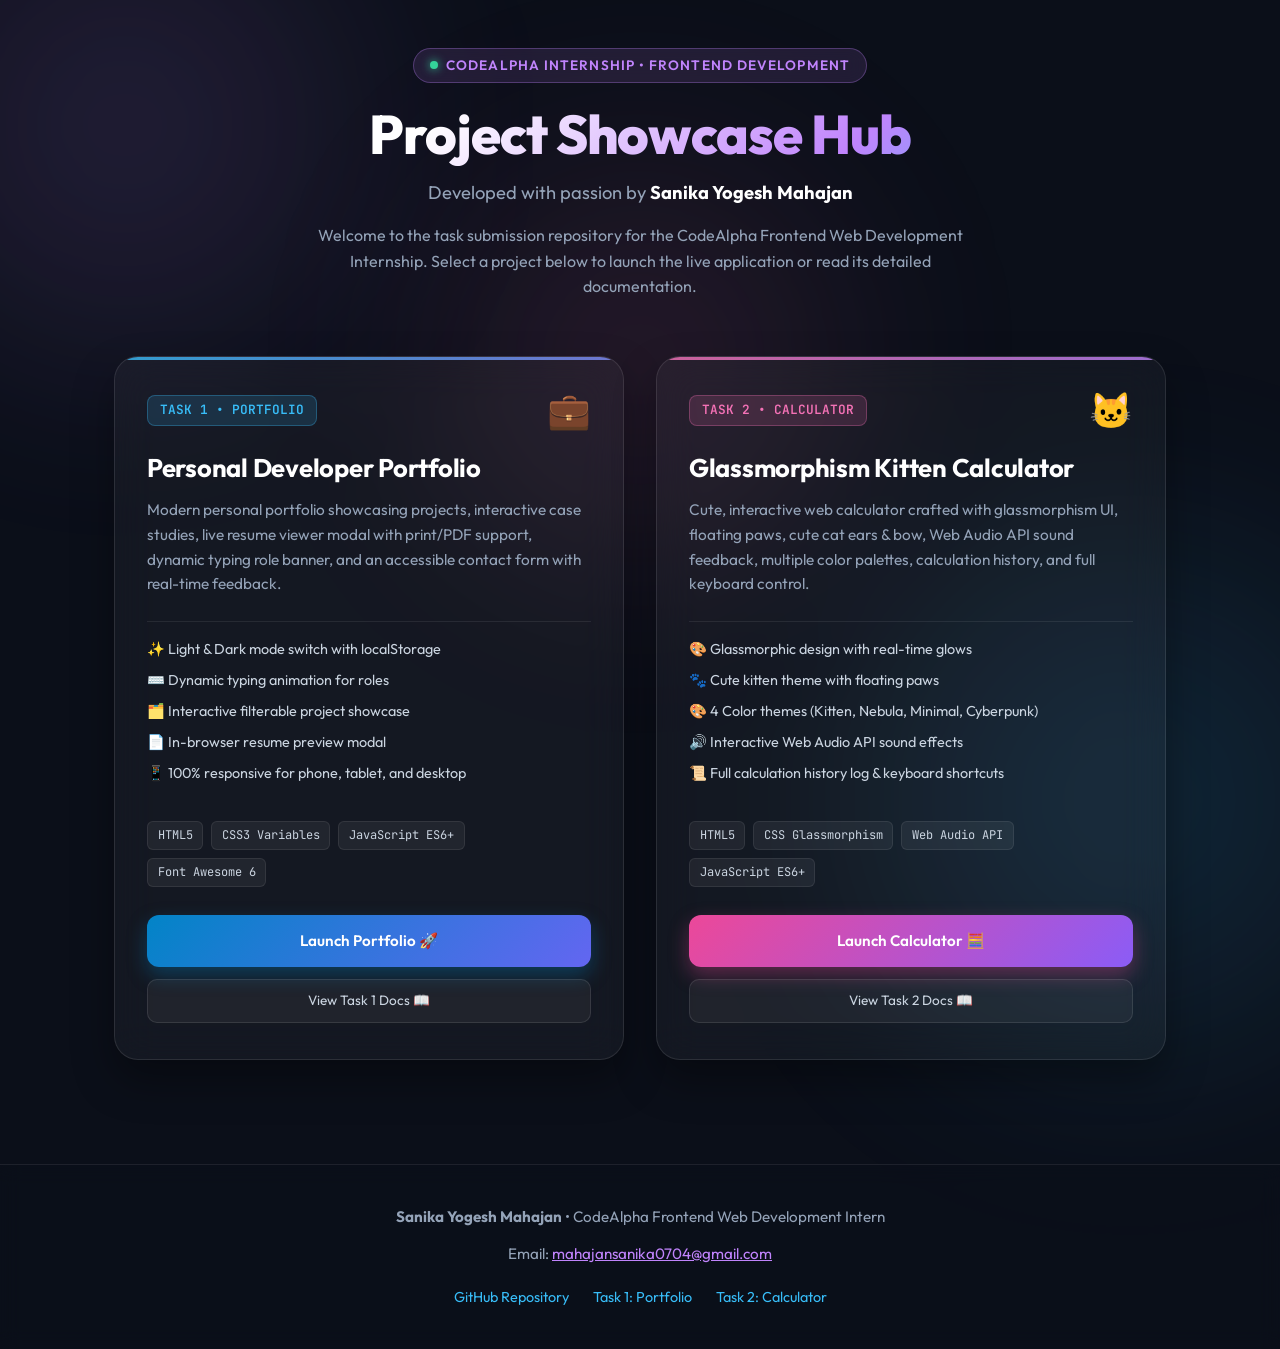
==== commit 4a8adf83: "Organize tasks: move calculator files to CALCULATOR/ and maintain separate MY_PERSONAL_PORTFOLIO/ wi" ====
--- a/index.html
+++ b/index.html
@@ -1,251 +1,523 @@
 <!DOCTYPE html>
-<html lang="en" data-theme="kitten">
+<html lang="en">
 <head>
   <meta charset="UTF-8">
   <meta name="viewport" content="width=device-width, initial-scale=1.0">
-  <meta name="description" content="A modern, aesthetic scientific-basic calculator featuring real-time evaluation, glassmorphism UI, keyboard support, audio feedback, history log, and multiple color themes.">
-  <title>Aesthetic Glassmorphism Calculator</title>
-  
-  <!-- Modern Google Fonts: Outfit & JetBrains Mono -->
+  <meta name="description" content="CodeAlpha Frontend Web Development Internship Projects Hub by Sanika Yogesh Mahajan. Featuring Task 1: Personal Portfolio and Task 2: Aesthetic Glassmorphism Calculator.">
+  <title>CodeAlpha Projects Hub | Sanika Yogesh Mahajan</title>
+
+  <!-- Google Fonts -->
   <link rel="preconnect" href="https://fonts.googleapis.com">
   <link rel="preconnect" href="https://fonts.gstatic.com" crossorigin>
-  <link href="https://fonts.googleapis.com/css2?family=JetBrains+Mono:wght@400;500;600&family=Outfit:wght@300;400;500;600;700&display=swap" rel="stylesheet">
-  
-  <link rel="stylesheet" href="style.css">
+  <link href="https://fonts.googleapis.com/css2?family=Outfit:wght@300;400;500;600;700;800&family=JetBrains+Mono:wght@400;500;600&display=swap" rel="stylesheet">
+
+  <style>
+    :root {
+      --bg-dark: #0b0f19;
+      --card-bg: rgba(255, 255, 255, 0.04);
+      --card-border: rgba(255, 255, 255, 0.1);
+      --card-hover-border: rgba(255, 255, 255, 0.25);
+      --text-main: #f8fafc;
+      --text-muted: #94a3b8;
+      --accent-pink: #f472b6;
+      --accent-purple: #c084fc;
+      --accent-cyan: #38bdf8;
+      --accent-emerald: #34d399;
+      --glow-1: rgba(192, 132, 252, 0.18);
+      --glow-2: rgba(56, 189, 248, 0.18);
+      --glow-3: rgba(244, 114, 182, 0.18);
+    }
+
+    * {
+      margin: 0;
+      padding: 0;
+      box-sizing: border-box;
+    }
+
+    body {
+      font-family: 'Outfit', -apple-system, BlinkMacSystemFont, sans-serif;
+      background-color: var(--bg-dark);
+      color: var(--text-main);
+      min-height: 100vh;
+      display: flex;
+      flex-direction: column;
+      position: relative;
+      overflow-x: hidden;
+      line-height: 1.6;
+    }
+
+    /* Ambient Glowing Orbs Background */
+    .ambient-glow {
+      position: fixed;
+      border-radius: 50%;
+      filter: blur(120px);
+      pointer-events: none;
+      z-index: 0;
+      opacity: 0.7;
+      animation: pulseGlow 12s ease-in-out infinite alternate;
+    }
+
+    .glow-1 {
+      width: 450px;
+      height: 450px;
+      top: -100px;
+      left: -100px;
+      background: var(--glow-1);
+    }
+
+    .glow-2 {
+      width: 500px;
+      height: 500px;
+      bottom: -150px;
+      right: -100px;
+      background: var(--glow-2);
+      animation-delay: -4s;
+    }
+
+    .glow-3 {
+      width: 380px;
+      height: 380px;
+      top: 40%;
+      left: 50%;
+      transform: translate(-50%, -50%);
+      background: var(--glow-3);
+      animation-delay: -8s;
+    }
+
+    @keyframes pulseGlow {
+      0% { transform: scale(1); opacity: 0.6; }
+      100% { transform: scale(1.15); opacity: 0.85; }
+    }
+
+    /* Page Container */
+    .container {
+      max-width: 1100px;
+      margin: 0 auto;
+      padding: 3rem 1.5rem;
+      position: relative;
+      z-index: 1;
+      width: 100%;
+      flex: 1;
+    }
+
+    /* Header */
+    header {
+      text-align: center;
+      margin-bottom: 3.5rem;
+    }
+
+    .badge-pill {
+      display: inline-flex;
+      align-items: center;
+      gap: 0.5rem;
+      padding: 0.35rem 1rem;
+      background: rgba(192, 132, 252, 0.12);
+      border: 1px solid rgba(192, 132, 252, 0.3);
+      border-radius: 100px;
+      font-size: 0.85rem;
+      font-weight: 600;
+      color: var(--accent-purple);
+      text-transform: uppercase;
+      letter-spacing: 0.08em;
+      margin-bottom: 1.25rem;
+      backdrop-filter: blur(10px);
+    }
+
+    .badge-pill .dot {
+      width: 8px;
+      height: 8px;
+      background-color: var(--accent-emerald);
+      border-radius: 50%;
+      box-shadow: 0 0 10px var(--accent-emerald);
+      display: inline-block;
+      animation: blink 2s infinite;
+    }
+
+    @keyframes blink {
+      0%, 100% { opacity: 1; }
+      50% { opacity: 0.4; }
+    }
+
+    h1 {
+      font-size: clamp(2.2rem, 5vw, 3.4rem);
+      font-weight: 800;
+      letter-spacing: -0.02em;
+      line-height: 1.15;
+      margin-bottom: 0.75rem;
+      background: linear-gradient(135deg, #ffffff 30%, #c084fc 70%, #38bdf8 100%);
+      -webkit-background-clip: text;
+      -webkit-text-fill-color: transparent;
+    }
+
+    .author-meta {
+      font-size: 1.15rem;
+      color: var(--text-muted);
+      margin-bottom: 1rem;
+    }
+
+    .author-meta strong {
+      color: #ffffff;
+    }
+
+    .header-desc {
+      max-width: 650px;
+      margin: 0 auto;
+      color: #94a3b8;
+      font-size: 1rem;
+    }
+
+    /* Projects Grid */
+    .projects-grid {
+      display: grid;
+      grid-template-columns: repeat(auto-fit, minmax(320px, 1fr));
+      gap: 2rem;
+      margin-bottom: 3.5rem;
+    }
+
+    /* Project Cards */
+    .project-card {
+      background: var(--card-bg);
+      border: 1px solid var(--card-border);
+      border-radius: 24px;
+      padding: 2.25rem 2rem;
+      backdrop-filter: blur(20px);
+      -webkit-backdrop-filter: blur(20px);
+      box-shadow: 0 20px 40px rgba(0, 0, 0, 0.35);
+      transition: all 0.35s cubic-bezier(0.16, 1, 0.3, 1);
+      display: flex;
+      flex-direction: column;
+      position: relative;
+      overflow: hidden;
+    }
+
+    .project-card::before {
+      content: '';
+      position: absolute;
+      top: 0;
+      left: 0;
+      right: 0;
+      height: 3px;
+      opacity: 0.8;
+      transition: opacity 0.3s ease;
+    }
+
+    .card-task-1::before {
+      background: linear-gradient(90deg, #38bdf8, #818cf8);
+    }
+
+    .card-task-2::before {
+      background: linear-gradient(90deg, #f472b6, #c084fc);
+    }
+
+    .project-card:hover {
+      transform: translateY(-8px);
+      border-color: var(--card-hover-border);
+      box-shadow: 0 30px 60px rgba(0, 0, 0, 0.5);
+    }
+
+    .card-top {
+      display: flex;
+      justify-content: space-between;
+      align-items: center;
+      margin-bottom: 1.25rem;
+    }
+
+    .task-tag {
+      font-family: 'JetBrains Mono', monospace;
+      font-size: 0.8rem;
+      font-weight: 600;
+      padding: 0.25rem 0.75rem;
+      border-radius: 8px;
+    }
+
+    .tag-task-1 {
+      background: rgba(56, 189, 248, 0.15);
+      color: var(--accent-cyan);
+      border: 1px solid rgba(56, 189, 248, 0.3);
+    }
+
+    .tag-task-2 {
+      background: rgba(244, 114, 182, 0.15);
+      color: var(--accent-pink);
+      border: 1px solid rgba(244, 114, 182, 0.3);
+    }
+
+    .card-icon {
+      font-size: 2.2rem;
+      line-height: 1;
+    }
+
+    .card-title {
+      font-size: 1.6rem;
+      font-weight: 700;
+      margin-bottom: 0.6rem;
+      color: #ffffff;
+      letter-spacing: -0.01em;
+    }
+
+    .card-desc {
+      color: #94a3b8;
+      font-size: 0.96rem;
+      margin-bottom: 1.5rem;
+      flex-grow: 1;
+    }
+
+    .feature-list {
+      list-style: none;
+      margin-bottom: 1.75rem;
+      padding-top: 1rem;
+      border-top: 1px solid rgba(255, 255, 255, 0.08);
+    }
+
+    .feature-list li {
+      font-size: 0.9rem;
+      color: #cbd5e1;
+      margin-bottom: 0.5rem;
+      display: flex;
+      align-items: center;
+      gap: 0.5rem;
+    }
+
+    .tech-stack {
+      display: flex;
+      flex-wrap: wrap;
+      gap: 0.5rem;
+      margin-bottom: 1.75rem;
+    }
+
+    .tech-pill {
+      font-family: 'JetBrains Mono', monospace;
+      font-size: 0.75rem;
+      padding: 0.25rem 0.6rem;
+      background: rgba(255, 255, 255, 0.06);
+      border-radius: 6px;
+      color: #cbd5e1;
+      border: 1px solid rgba(255, 255, 255, 0.08);
+    }
+
+    .card-actions {
+      display: flex;
+      flex-direction: column;
+      gap: 0.75rem;
+    }
+
+    .btn-primary {
+      display: flex;
+      justify-content: center;
+      align-items: center;
+      gap: 0.5rem;
+      padding: 0.85rem 1.25rem;
+      border-radius: 12px;
+      font-weight: 600;
+      font-size: 0.95rem;
+      text-decoration: none;
+      transition: all 0.25s ease;
+      cursor: pointer;
+    }
+
+    .btn-task-1 {
+      background: linear-gradient(135deg, #0284c7, #6366f1);
+      color: #ffffff;
+      box-shadow: 0 8px 20px rgba(2, 132, 199, 0.35);
+    }
+
+    .btn-task-1:hover {
+      box-shadow: 0 12px 28px rgba(2, 132, 199, 0.5);
+      transform: translateY(-2px);
+      filter: brightness(1.1);
+    }
+
+    .btn-task-2 {
+      background: linear-gradient(135deg, #ec4899, #8b5cf6);
+      color: #ffffff;
+      box-shadow: 0 8px 20px rgba(236, 72, 153, 0.35);
+    }
+
+    .btn-task-2:hover {
+      box-shadow: 0 12px 28px rgba(236, 72, 153, 0.5);
+      transform: translateY(-2px);
+      filter: brightness(1.1);
+    }
+
+    .btn-secondary {
+      display: flex;
+      justify-content: center;
+      align-items: center;
+      gap: 0.4rem;
+      padding: 0.65rem 1rem;
+      border-radius: 10px;
+      font-size: 0.85rem;
+      color: #cbd5e1;
+      text-decoration: none;
+      background: rgba(255, 255, 255, 0.05);
+      border: 1px solid rgba(255, 255, 255, 0.1);
+      transition: all 0.2s ease;
+    }
+
+    .btn-secondary:hover {
+      background: rgba(255, 255, 255, 0.1);
+      color: #ffffff;
+      border-color: rgba(255, 255, 255, 0.25);
+    }
+
+    /* Footer */
+    footer {
+      border-top: 1px solid rgba(255, 255, 255, 0.08);
+      padding: 2.5rem 1.5rem;
+      text-align: center;
+      position: relative;
+      z-index: 1;
+      background: rgba(11, 15, 25, 0.6);
+      backdrop-filter: blur(10px);
+    }
+
+    .footer-content {
+      max-width: 800px;
+      margin: 0 auto;
+      display: flex;
+      flex-direction: column;
+      gap: 0.75rem;
+      align-items: center;
+      font-size: 0.95rem;
+      color: var(--text-muted);
+    }
+
+    .footer-links {
+      display: flex;
+      gap: 1.5rem;
+      margin-top: 0.5rem;
+    }
+
+    .footer-links a {
+      color: #38bdf8;
+      text-decoration: none;
+      font-size: 0.9rem;
+      transition: color 0.2s ease;
+    }
+
+    .footer-links a:hover {
+      color: #93c5fd;
+      text-decoration: underline;
+    }
+  </style>
 </head>
 <body>
-  <!-- Ambient background lighting effects -->
-  <div class="ambient-glow glow-1"></div>
-  <div class="ambient-glow glow-2"></div>
-  <div class="ambient-glow glow-3"></div>
-
-  <!-- Cute Kitten Floating Paws Background (visible when kitten theme active) -->
-  <div class="kitten-floating-paws" aria-hidden="true">
-    <div class="floating-paw paw-1">🐾</div>
-    <div class="floating-paw paw-2">🐾</div>
-    <div class="floating-paw paw-3">🐱</div>
-    <div class="floating-paw paw-4">🐾</div>
+
+  <!-- Ambient Light Glow Orbs -->
+  <div class="ambient-glow glow-1" aria-hidden="true"></div>
+  <div class="ambient-glow glow-2" aria-hidden="true"></div>
+  <div class="ambient-glow glow-3" aria-hidden="true"></div>
+
+  <!-- Main Container -->
+  <div class="container">
+    <header>
+      <div class="badge-pill">
+        <span class="dot"></span>
+        CodeAlpha Internship • Frontend Development
+      </div>
+      <h1>Project Showcase Hub</h1>
+      <p class="author-meta">
+        Developed with passion by <strong>Sanika Yogesh Mahajan</strong>
+      </p>
+      <p class="header-desc">
+        Welcome to the task submission repository for the CodeAlpha Frontend Web Development Internship. Select a project below to launch the live application or read its detailed documentation.
+      </p>
+    </header>
+
+    <!-- Grid of Projects -->
+    <main class="projects-grid">
+
+      <!-- TASK 1: Personal Portfolio -->
+      <article class="project-card card-task-1">
+        <div class="card-top">
+          <span class="task-tag tag-task-1">TASK 1 • PORTFOLIO</span>
+          <span class="card-icon" aria-hidden="true">💼</span>
+        </div>
+        <h2 class="card-title">Personal Developer Portfolio</h2>
+        <p class="card-desc">
+          Modern personal portfolio showcasing projects, interactive case studies, live resume viewer modal with print/PDF support, dynamic typing role banner, and an accessible contact form with real-time feedback.
+        </p>
+
+        <ul class="feature-list">
+          <li>✨ Light & Dark mode switch with localStorage</li>
+          <li>⌨️ Dynamic typing animation for roles</li>
+          <li>🗂️ Interactive filterable project showcase</li>
+          <li>📄 In-browser resume preview modal</li>
+          <li>📱 100% responsive for phone, tablet, and desktop</li>
+        </ul>
+
+        <div class="tech-stack">
+          <span class="tech-pill">HTML5</span>
+          <span class="tech-pill">CSS3 Variables</span>
+          <span class="tech-pill">JavaScript ES6+</span>
+          <span class="tech-pill">Font Awesome 6</span>
+        </div>
+
+        <div class="card-actions">
+          <a href="./MY_PERSONAL_PORTFOLIO/index.html" class="btn-primary btn-task-1" id="launch-portfolio-btn">
+            Launch Portfolio 🚀
+          </a>
+          <a href="./MY_PERSONAL_PORTFOLIO/README.md" class="btn-secondary" id="docs-portfolio-btn">
+            View Task 1 Docs 📖
+          </a>
+        </div>
+      </article>
+
+      <!-- TASK 2: Aesthetic Glassmorphism Calculator -->
+      <article class="project-card card-task-2">
+        <div class="card-top">
+          <span class="task-tag tag-task-2">TASK 2 • CALCULATOR</span>
+          <span class="card-icon" aria-hidden="true">🐱</span>
+        </div>
+        <h2 class="card-title">Glassmorphism Kitten Calculator</h2>
+        <p class="card-desc">
+          Cute, interactive web calculator crafted with glassmorphism UI, floating paws, cute cat ears & bow, Web Audio API sound feedback, multiple color palettes, calculation history, and full keyboard control.
+        </p>
+
+        <ul class="feature-list">
+          <li>🎨 Glassmorphic design with real-time glows</li>
+          <li>🐾 Cute kitten theme with floating paws</li>
+          <li>🎨 4 Color themes (Kitten, Nebula, Minimal, Cyberpunk)</li>
+          <li>🔊 Interactive Web Audio API sound effects</li>
+          <li>📜 Full calculation history log & keyboard shortcuts</li>
+        </ul>
+
+        <div class="tech-stack">
+          <span class="tech-pill">HTML5</span>
+          <span class="tech-pill">CSS Glassmorphism</span>
+          <span class="tech-pill">Web Audio API</span>
+          <span class="tech-pill">JavaScript ES6+</span>
+        </div>
+
+        <div class="card-actions">
+          <a href="./CALCULATOR/index.html" class="btn-primary btn-task-2" id="launch-calculator-btn">
+            Launch Calculator 🧮
+          </a>
+          <a href="./CALCULATOR/README.md" class="btn-secondary" id="docs-calculator-btn">
+            View Task 2 Docs 📖
+          </a>
+        </div>
+      </article>
+
+    </main>
   </div>
 
-  <!-- Main Calculator Card -->
-  <main class="calculator-card" role="region" aria-label="Calculator">
-
-    <!-- Cute Kitten Ears Decoration -->
-    <div class="kitten-ears-wrapper" aria-hidden="true">
-      <div class="kitten-ear ear-left">
-        <div class="ear-outer"></div>
-        <div class="ear-inner"></div>
-      </div>
-      <div class="kitten-head-band">
-        <span class="kitten-bow">🎀</span>
-      </div>
-      <div class="kitten-ear ear-right">
-        <div class="ear-outer"></div>
-        <div class="ear-inner"></div>
+  <!-- Footer -->
+  <footer>
+    <div class="footer-content">
+      <p>
+        <strong>Sanika Yogesh Mahajan</strong> • CodeAlpha Frontend Web Development Intern
+      </p>
+      <p>
+        Email: <a href="mailto:mahajansanika0704@gmail.com" style="color: #c084fc;">mahajansanika0704@gmail.com</a>
+      </p>
+      <div class="footer-links">
+        <a href="https://github.com/mahajansanika0704-collab/codealpha_project" target="_blank" rel="noopener noreferrer">GitHub Repository</a>
+        <a href="./MY_PERSONAL_PORTFOLIO/index.html">Task 1: Portfolio</a>
+        <a href="./CALCULATOR/index.html">Task 2: Calculator</a>
       </div>
     </div>
-
-    <!-- Cute Kitten Whiskers Decoration -->
-    <div class="kitten-whiskers kitten-whiskers-left" aria-hidden="true">
-      <span class="whisker w-top"></span>
-      <span class="whisker w-mid"></span>
-      <span class="whisker w-bot"></span>
-    </div>
-    <div class="kitten-whiskers kitten-whiskers-right" aria-hidden="true">
-      <span class="whisker w-top"></span>
-      <span class="whisker w-mid"></span>
-      <span class="whisker w-bot"></span>
-    </div>
-    
-    <!-- Top Utility Bar -->
-    <header class="calc-header">
-      <div class="brand-title">
-        <span class="brand-dot"></span>
-        <span class="brand-name">CALC<span class="brand-accent">PRO</span></span>
-        <span class="kitten-mascot-badge" id="kittenMascot" title="Click me! Meow~" aria-label="Cute kitten mascot">🐱</span>
-      </div>
-
-      <div class="header-actions">
-        <!-- Audio Feedback Toggle -->
-        <button id="soundToggle" class="icon-btn" title="Toggle audio feedback" aria-label="Toggle sound">
-          <svg class="icon sound-on" viewBox="0 0 24 24" fill="none" stroke="currentColor" stroke-width="2">
-            <polygon points="11 5 6 9 2 9 2 15 6 15 11 19 11 5"></polygon>
-            <path d="M19.07 4.93a10 10 0 0 1 0 14.14M15.54 8.46a5 5 0 0 1 0 7.07"></path>
-          </svg>
-          <svg class="icon sound-off hidden" viewBox="0 0 24 24" fill="none" stroke="currentColor" stroke-width="2">
-            <polygon points="11 5 6 9 2 9 2 15 6 15 11 19 11 5"></polygon>
-            <line x1="23" y1="9" x2="17" y2="15"></line>
-            <line x1="17" y1="9" x2="23" y2="15"></line>
-          </svg>
-        </button>
-
-        <!-- History Drawer Toggle -->
-        <button id="historyToggle" class="icon-btn" title="Calculation history" aria-label="Toggle history panel">
-          <svg class="icon" viewBox="0 0 24 24" fill="none" stroke="currentColor" stroke-width="2">
-            <circle cx="12" cy="12" r="10"></circle>
-            <polyline points="12 6 12 12 16 14"></polyline>
-          </svg>
-        </button>
-
-        <!-- Theme Picker Dropdown -->
-        <div class="theme-dropdown-wrapper">
-          <button id="themeDropdownBtn" class="icon-btn" title="Change Theme" aria-label="Select color theme">
-            <svg class="icon" viewBox="0 0 24 24" fill="none" stroke="currentColor" stroke-width="2">
-              <circle cx="12" cy="12" r="4"></circle>
-              <path d="M12 2v2m0 16v2M4.93 4.93l1.41 1.41m11.32 11.32l1.41 1.41M2 12h2m16 0h2M6.34 17.66l-1.41 1.41M19.07 4.93l-1.41 1.41"></path>
-            </svg>
-          </button>
-          <div id="themeMenu" class="theme-menu hidden" role="menu">
-            <button class="theme-option" data-theme="neon" role="menuitem">
-              <span class="color-swatch swatch-neon"></span> Cyber Neon
-            </button>
-            <button class="theme-option" data-theme="aurora" role="menuitem">
-              <span class="color-swatch swatch-aurora"></span> Frost Aurora
-            </button>
-            <button class="theme-option" data-theme="obsidian" role="menuitem">
-              <span class="color-swatch swatch-obsidian"></span> Royal Obsidian
-            </button>
-            <button class="theme-option" data-theme="nordic" role="menuitem">
-              <span class="color-swatch swatch-nordic"></span> Nordic Light
-            </button>
-            <button class="theme-option active" data-theme="kitten" role="menuitem">
-              <span class="color-swatch swatch-kitten"></span> Cute Kitten 🐾
-            </button>
-          </div>
-        </div>
-      </div>
-    </header>
-
-    <!-- Multi-tier Interactive Display Screen -->
-    <section class="display-section" aria-live="polite">
-      <!-- Kitten Watermark Paw in Display -->
-      <span class="kitten-display-paw" aria-hidden="true">🐾</span>
-
-      <!-- Top Line: Full Expression / Calculation path -->
-      <div class="expression-wrapper">
-        <div id="expressionDisplay" class="expression-display" title="Expression History"></div>
-      </div>
-
-      <!-- Live Real-Time Evaluation Preview -->
-      <div class="live-preview-wrapper">
-        <span class="preview-equals" id="previewEquals">=</span>
-        <span id="previewDisplay" class="preview-display">0</span>
-      </div>
-
-      <!-- Bottom Line: Primary Input / Result Display -->
-      <div class="main-display-wrapper">
-        <input 
-          type="text" 
-          id="mainDisplay" 
-          class="main-display" 
-          value="0" 
-          readonly 
-          aria-label="Current input or result"
-        >
-        <!-- Quick copy button inside display -->
-        <button id="copyBtn" class="copy-display-btn" title="Copy result to clipboard" aria-label="Copy to clipboard">
-          <svg class="icon copy-icon" viewBox="0 0 24 24" fill="none" stroke="currentColor" stroke-width="2">
-            <rect x="9" y="9" width="13" height="13" rx="2" ry="2"></rect>
-            <path d="M5 15H4a2 2 0 0 1-2-2V4a2 2 0 0 1 2-2h9a2 2 0 0 1 2 2v1"></path>
-          </svg>
-        </button>
-      </div>
-    </section>
-
-    <!-- Keypad Button Matrix -->
-    <div class="keypad-grid" role="group" aria-label="Calculator keypad">
-      
-      <!-- Row 1: Clear, Backspace, Divide -->
-      <button class="calc-btn btn-fn btn-wide" data-action="all-clear" data-key="Escape" id="btn-ac" aria-label="All Clear">
-        <span class="main-symbol">AC</span>
-      </button>
-      <button class="calc-btn btn-fn" data-action="delete" data-key="Backspace" id="btn-backspace" aria-label="Backspace">
-        <span class="main-symbol">⌫</span>
-      </button>
-      <button class="calc-btn btn-operator" data-action="operator" data-val="/" data-key="/" id="btn-divide" aria-label="Divide">
-        <span class="main-symbol">÷</span>
-      </button>
-
-      <!-- Row 2: 7, 8, 9, Multiply -->
-      <button class="calc-btn btn-num" data-action="number" data-val="7" data-key="7" id="btn-7">
-        <span class="main-symbol">7</span>
-      </button>
-      <button class="calc-btn btn-num" data-action="number" data-val="8" data-key="8" id="btn-8">
-        <span class="main-symbol">8</span>
-      </button>
-      <button class="calc-btn btn-num" data-action="number" data-val="9" data-key="9" id="btn-9">
-        <span class="main-symbol">9</span>
-      </button>
-      <button class="calc-btn btn-operator" data-action="operator" data-val="*" data-key="*" id="btn-multiply" aria-label="Multiply">
-        <span class="main-symbol">×</span>
-      </button>
-
-      <!-- Row 3: 4, 5, 6, Subtract -->
-      <button class="calc-btn btn-num" data-action="number" data-val="4" data-key="4" id="btn-4">
-        <span class="main-symbol">4</span>
-      </button>
-      <button class="calc-btn btn-num" data-action="number" data-val="5" data-key="5" id="btn-5">
-        <span class="main-symbol">5</span>
-      </button>
-      <button class="calc-btn btn-num" data-action="number" data-val="6" data-key="6" id="btn-6">
-        <span class="main-symbol">6</span>
-      </button>
-      <button class="calc-btn btn-operator" data-action="operator" data-val="-" data-key="-" id="btn-subtract" aria-label="Subtract">
-        <span class="main-symbol">−</span>
-      </button>
-
-      <!-- Row 4: 1, 2, 3, Add -->
-      <button class="calc-btn btn-num" data-action="number" data-val="1" data-key="1" id="btn-1">
-        <span class="main-symbol">1</span>
-      </button>
-      <button class="calc-btn btn-num" data-action="number" data-val="2" data-key="2" id="btn-2">
-        <span class="main-symbol">2</span>
-      </button>
-      <button class="calc-btn btn-num" data-action="number" data-val="3" data-key="3" id="btn-3">
-        <span class="main-symbol">3</span>
-      </button>
-      <button class="calc-btn btn-operator" data-action="operator" data-val="+" data-key="+" id="btn-add" aria-label="Add">
-        <span class="main-symbol">+</span>
-      </button>
-
-      <!-- Row 5: 0, Decimal, Equals -->
-      <button class="calc-btn btn-num btn-wide" data-action="number" data-val="0" data-key="0" id="btn-0" aria-label="0">
-        <span class="main-symbol">0</span>
-      </button>
-      <button class="calc-btn btn-num" data-action="decimal" data-val="." data-key="." id="btn-decimal" aria-label="Decimal point">
-        <span class="main-symbol">.</span>
-      </button>
-      <button class="calc-btn btn-equals" data-action="calculate" data-key="Enter" id="btn-equals" aria-label="Calculate result">
-        <span class="main-symbol">=</span>
-      </button>
-    </div>
-
-    <!-- Keyboard Shortcut Hint -->
-    <footer class="calc-footer">
-      <span class="keyboard-hint">
-        Keyboard: <kbd>0-9</kbd> &bull; <kbd>+</kbd> <kbd>−</kbd> <kbd>×</kbd> <kbd>÷</kbd> &bull; <kbd>Enter</kbd>
-      </span>
-    </footer>
-
-    <!-- History Sliding Drawer Panel -->
-    <aside id="historyPanel" class="history-panel hidden" aria-label="Calculation history list">
-      <div class="history-header">
-        <h3>History</h3>
-        <div class="history-header-actions">
-          <button id="clearHistoryBtn" class="text-btn danger" title="Clear all history">Clear</button>
-          <button id="closeHistoryBtn" class="icon-btn-sm" aria-label="Close history">&times;</button>
-        </div>
-      </div>
-      <div id="historyList" class="history-list">
-        <div class="empty-history">No calculations yet</div>
-      </div>
-    </aside>
-
-  </main>
-
-  <!-- Interactive Toast Notification -->
-  <div id="toast" class="toast hidden" role="status" aria-live="polite"></div>
-
-  <script src="script.js"></script>
+  </footer>
+
 </body>
 </html>
